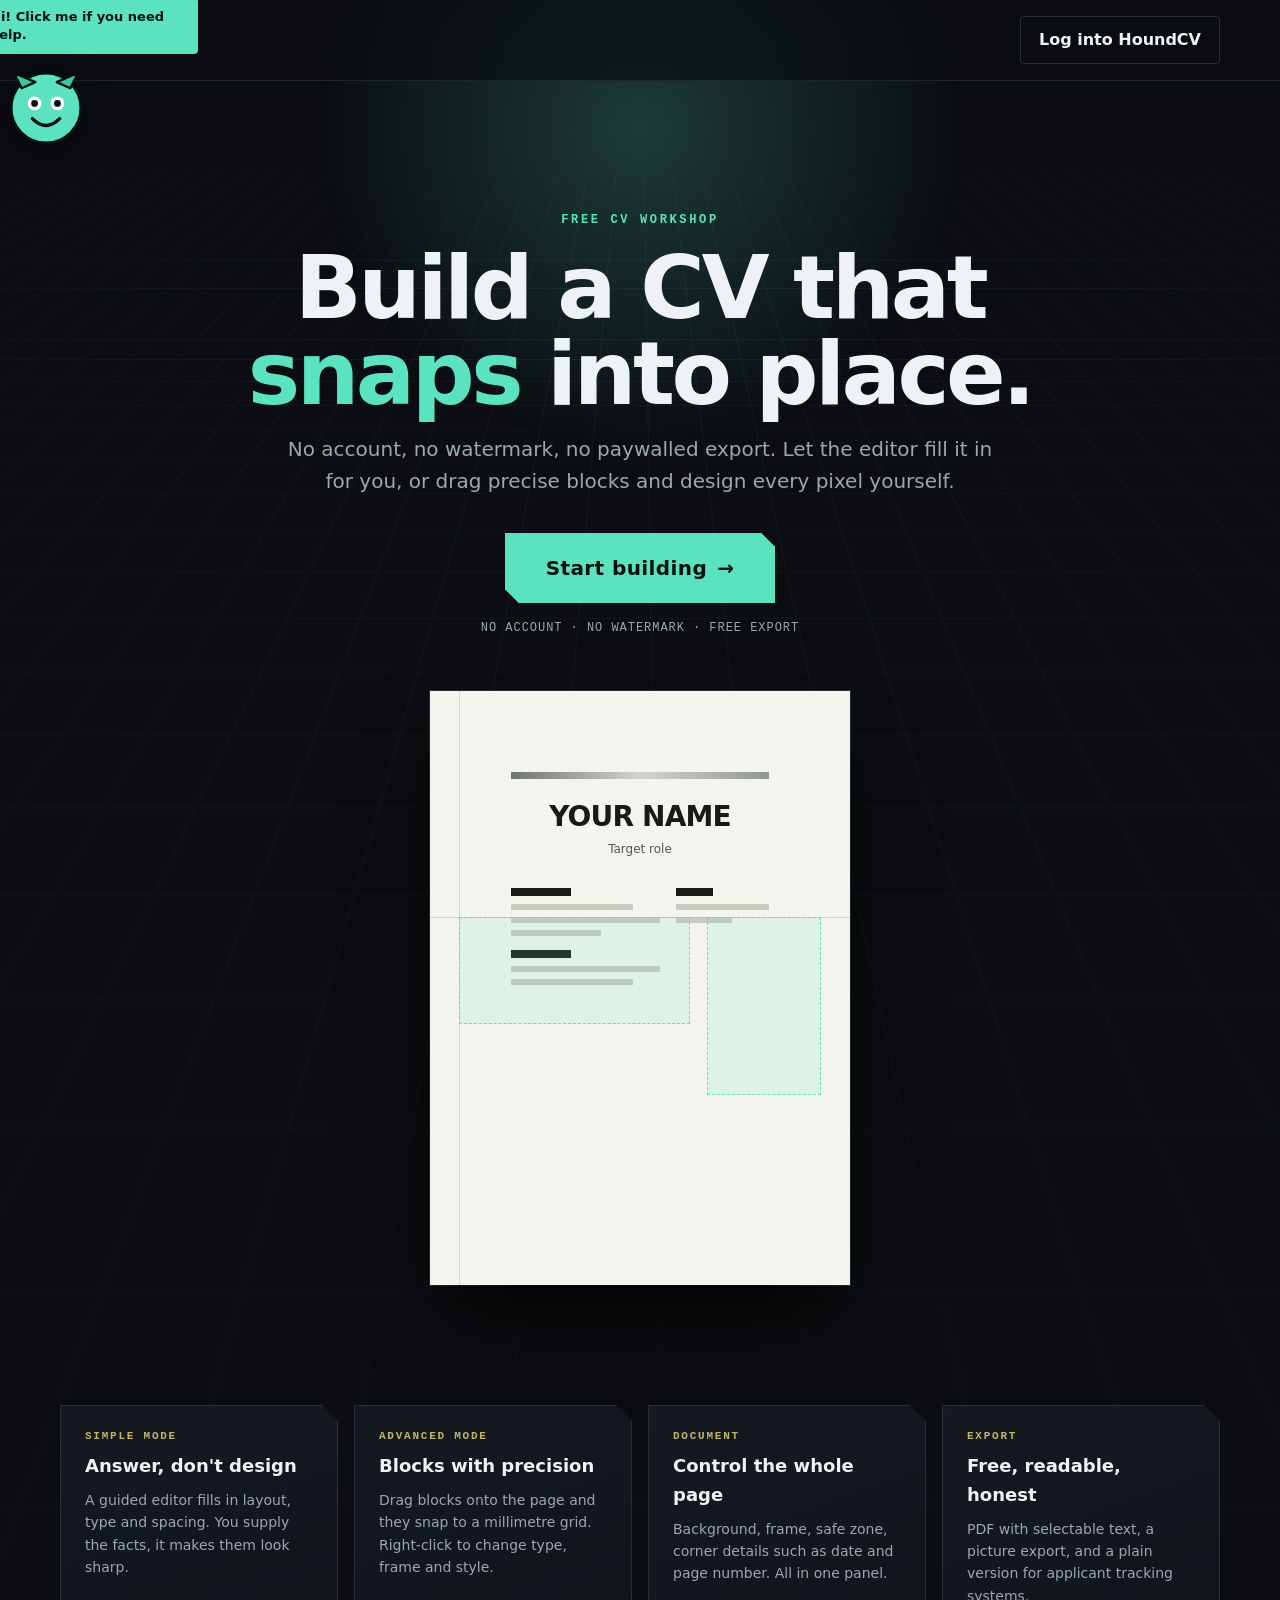
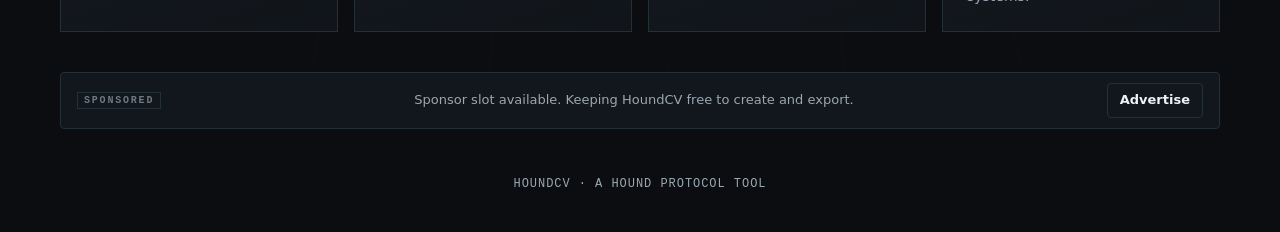
==== index.html @ a345e011 "Add HoundCV landing page, Hound Helper, spec and original template Co-Authored-By: Claude Sonnet 5.5" ====
<!DOCTYPE html>
<html lang="en">
<head>
  <meta charset="UTF-8">
  <meta name="viewport" content="width=device-width, initial-scale=1">
  <title>HoundCV – The free CV workshop</title>
  <meta name="description" content="Free CV builder with no account, no watermark and no paywalled export. Simple mode for speed, Advanced mode for full control. A Hound Protocol tool.">
  <link rel="stylesheet" href="assets/styles.css">
</head>
<body>
  <div class="backdrop" aria-hidden="true"></div>

  <header class="topbar">
    <a class="brand" href="./"><span class="brand-mark">H</span> HoundCV</a>
    <button class="btn" id="login-open" type="button">Log into HoundCV</button>
  </header>

  <main>
    <section class="hero">
      <p class="eyebrow">Free CV workshop</p>
      <h1>Build a CV that <em>snaps</em> into place.</h1>
      <p class="lead">No account, no watermark, no paywalled export. Let the editor fill it in for you, or drag precise blocks and design every pixel yourself.</p>
      <div class="cta">
        <a class="btn primary" id="start" data-help="start" href="app/">Start building <span class="arrow">→</span></a>
      </div>
      <p class="fine">NO ACCOUNT · NO WATERMARK · FREE EXPORT</p>

      <div class="stage" aria-hidden="true">
        <div class="paper">
          <div class="bar"></div>
          <div class="name">Your Name</div>
          <div class="role">Target role</div>
          <div class="cols">
            <div><div class="sec"></div><div class="line m"></div><div class="line"></div><div class="line s"></div><div class="sec"></div><div class="line"></div><div class="line m"></div></div>
            <div><div class="sec"></div><div class="line"></div><div class="line s"></div></div>
          </div>
          <div class="guides"></div>
          <div class="snap-box a"></div>
          <div class="snap-box b"></div>
        </div>
      </div>
    </section>

    <section class="features">
      <article class="card reveal"><span class="tag">Simple mode</span><h3>Answer, don't design</h3><p>A guided editor fills in layout, type and spacing. You supply the facts, it makes them look sharp.</p></article>
      <article class="card reveal"><span class="tag">Advanced mode</span><h3>Blocks with precision</h3><p>Drag blocks onto the page and they snap to a millimetre grid. Right-click to change type, frame and style.</p></article>
      <article class="card reveal"><span class="tag">Document</span><h3>Control the whole page</h3><p>Background, frame, safe zone, corner details such as date and page number. All in one panel.</p></article>
      <article class="card reveal"><span class="tag">Export</span><h3>Free, readable, honest</h3><p>PDF with selectable text, a picture export, and a plain version for applicant tracking systems.</p></article>
    </section>
  </main>

  <aside class="sponsor" aria-label="Sponsor">
    <span class="label">Sponsored</span>
    <span>Sponsor slot available. Keeping HoundCV free to create and export.</span>
    <a href="mailto:hello@houndprotocol.example" class="btn" style="padding:6px 12px;font-size:13px">Advertise</a>
  </aside>
  <footer>HOUNDCV · A HOUND PROTOCOL TOOL</footer>

  <!-- Login (providers wired up later) -->
  <div class="modal" id="login" role="dialog" aria-modal="true" aria-labelledby="login-title">
    <div class="modal-box">
      <button class="icon-btn" id="login-close" aria-label="Close">×</button>
      <h2 id="login-title">Log into HoundCV</h2>
      <p>Optional. Logging in syncs your CVs across devices. You can always build without it.</p>
      <div class="providers">
        <button disabled>Google</button><button disabled>GitHub</button>
        <button disabled>Discord</button><button disabled>Microsoft</button>
        <button disabled>Apple</button><button disabled>LinkedIn</button>
        <button disabled>Email link</button><button disabled>Passkey</button>
      </div>
      <p class="soon">LOGIN IS COMING SOON</p>
    </div>
  </div>

  <!-- Hound Helper -->
  <div id="helper" role="complementary" aria-label="Hound Helper">
    <div class="bubble" id="h-bubble"></div>
    <div class="demo" id="h-demo" aria-hidden="true">
      <div class="demo-head"><span>Demo</span><span id="h-demo-title"></span></div>
      <div class="demo-body" id="h-demo-body"><div class="demo-ph"><i></i></div></div>
      <div class="demo-cap" id="h-demo-cap"></div>
    </div>
    <div class="float">
      <div class="hand" id="h-hand">
        <svg viewBox="0 0 46 28" aria-hidden="true"><path d="M2 8h22l6-6 4 4-6 6h20v10H20L8 26 2 20z" fill="#f4d9a8" stroke="#1a1208" stroke-width="2" stroke-linejoin="round"/></svg>
      </div>
      <svg class="face" id="h-face" viewBox="0 0 100 100" tabindex="0" role="button" aria-label="Open Hound Helper chat">
        <circle cx="50" cy="50" r="46" fill="#5be3c0" stroke="#04120e" stroke-width="4"/>
        <path d="M18 24 L8 4 L36 16 Z M82 24 L92 4 L64 16 Z" fill="#3fc3a2" stroke="#04120e" stroke-width="3" stroke-linejoin="round"/>
        <g class="blink"><circle cx="35" cy="44" r="9" fill="#fff"/><circle cx="65" cy="44" r="9" fill="#fff"/></g>
        <circle class="pupil" id="pl" cx="35" cy="44" r="4.5" fill="#04120e"/>
        <circle class="pupil" id="pr" cx="65" cy="44" r="4.5" fill="#04120e"/>
        <path d="M32 64 Q50 82 68 64" fill="none" stroke="#04120e" stroke-width="4.5" stroke-linecap="round"/>
      </svg>
    </div>
  </div>

  <section id="helper-chat" aria-label="Hound Helper chat">
    <div class="chat-head"><span>Hound Helper</span><button class="icon-btn" id="chat-close" aria-label="Close chat">×</button></div>
    <div class="chat-body" id="chat-body"></div>
    <form class="chat-input" id="chat-form">
      <input id="chat-text" placeholder="Ask me anything…" autocomplete="off" aria-label="Ask the Hound Helper">
      <button class="btn" style="padding:8px 12px" type="submit">Send</button>
    </form>
  </section>

  <script src="assets/helper.js"></script>
</body>
</html>
---- assets/styles.css ----
/* HoundCV landing styles. Dark, sharp, high-tech. All motion respects prefers-reduced-motion. */
:root {
  --bg: #0b0d10;
  --bg-2: #11151a;
  --panel: #151a21;
  --line: #243038;
  --text: #eef2f4;
  --muted: #9aa8b2;
  --accent: #5be3c0;      /* signal teal */
  --accent-2: #c1b56a;    /* muted amber, nod to the original olive skin */
  --accent-ink: #04120e;
  --radius: 4px;
  --ease: cubic-bezier(.22, .8, .24, 1);
  --font: "Inter", "Segoe UI", system-ui, -apple-system, Arial, sans-serif;
  --mono: ui-monospace, "SF Mono", "JetBrains Mono", Consolas, monospace;
}
* { box-sizing: border-box; }
html { scroll-behavior: smooth; }
body {
  margin: 0; min-height: 100vh; display: flex; flex-direction: column;
  background: var(--bg); color: var(--text); font: 16px/1.6 var(--font);
  overflow-x: hidden;
}
a { color: inherit; }
button { font: inherit; cursor: pointer; }

/* Animated backdrop: drifting grid + glow */
.backdrop { position: fixed; inset: 0; z-index: -1; pointer-events: none; }
.backdrop::before {
  content: ""; position: absolute; inset: -50%;
  background:
    linear-gradient(var(--line) 1px, transparent 1px) 0 0 / 56px 56px,
    linear-gradient(90deg, var(--line) 1px, transparent 1px) 0 0 / 56px 56px;
  opacity: .35; transform: perspective(900px) rotateX(58deg) translateY(-8%);
  animation: grid-drift 24s linear infinite;
  mask-image: radial-gradient(ellipse at 50% 30%, #000 20%, transparent 70%);
}
.backdrop::after {
  content: ""; position: absolute; width: 60vmax; height: 60vmax; left: 50%; top: -20vmax;
  transform: translateX(-50%);
  background: radial-gradient(circle, color-mix(in srgb, var(--accent) 22%, transparent), transparent 60%);
  animation: glow 9s ease-in-out infinite alternate;
}
@keyframes grid-drift { to { background-position: 0 56px, 56px 0; } }
@keyframes glow { to { transform: translateX(-50%) scale(1.15); opacity: .7; } }

/* Top bar */
.topbar {
  display: flex; align-items: center; justify-content: space-between;
  padding: 16px max(20px, calc((100% - 1160px) / 2));
  border-bottom: 1px solid color-mix(in srgb, var(--line) 70%, transparent);
  backdrop-filter: blur(10px); background: color-mix(in srgb, var(--bg) 70%, transparent);
  position: sticky; top: 0; z-index: 20;
  animation: drop-in .7s var(--ease) both;
}
.brand { display: flex; align-items: center; gap: 10px; font-weight: 800; letter-spacing: .02em; text-decoration: none; }
.brand-mark {
  width: 26px; height: 26px; background: var(--accent); color: var(--accent-ink);
  display: grid; place-items: center; font: 800 12px var(--mono);
  clip-path: polygon(0 0, 78% 0, 100% 22%, 100% 100%, 0 100%);
}
.btn {
  display: inline-flex; align-items: center; gap: 10px; padding: 10px 18px;
  border: 1px solid var(--line); background: transparent; color: var(--text);
  border-radius: var(--radius); text-decoration: none; font-weight: 600;
  transition: transform .25s var(--ease), border-color .25s, background .25s, box-shadow .25s;
}
.btn:hover { border-color: var(--accent); transform: translateY(-2px); }
.btn:focus-visible, .chip:focus-visible, .icon-btn:focus-visible { outline: 2px solid var(--accent); outline-offset: 3px; }
.btn.primary {
  background: var(--accent); color: var(--accent-ink); border-color: var(--accent);
  padding: 18px 40px; font-size: 20px; font-weight: 800; letter-spacing: .02em;
  clip-path: polygon(0 0, calc(100% - 14px) 0, 100% 14px, 100% 100%, 14px 100%, 0 calc(100% - 14px));
  border-radius: 0; position: relative; overflow: hidden;
  box-shadow: 0 0 0 0 color-mix(in srgb, var(--accent) 50%, transparent);
  animation: pulse 3s ease-in-out infinite;
}
.btn.primary::after {
  content: ""; position: absolute; inset: 0; transform: translateX(-120%);
  background: linear-gradient(100deg, transparent 30%, rgba(255,255,255,.55) 50%, transparent 70%);
  transition: transform .8s var(--ease);
}
.btn.primary:hover::after { transform: translateX(120%); }
.btn.primary .arrow { transition: transform .3s var(--ease); }
.btn.primary:hover .arrow { transform: translateX(6px); }
@keyframes pulse { 50% { box-shadow: 0 0 36px 4px color-mix(in srgb, var(--accent) 35%, transparent); } }
@keyframes drop-in { from { opacity: 0; transform: translateY(-14px); } }
@keyframes rise-in { from { opacity: 0; transform: translateY(24px); } }

/* Hero */
main { flex: 1; width: min(1160px, 100% - 40px); margin: 0 auto; }
.hero { text-align: center; padding: clamp(56px, 10vw, 120px) 0 40px; }
.eyebrow { font: 600 12px var(--mono); letter-spacing: .22em; text-transform: uppercase; color: var(--accent); animation: rise-in .8s .1s var(--ease) both; }
h1 {
  margin: 18px auto 16px; max-width: 14ch; font-size: clamp(42px, 8vw, 88px); line-height: .98;
  letter-spacing: -.04em; animation: rise-in .8s .2s var(--ease) both;
}
h1 em { font-style: normal; color: var(--accent); }
.lead { max-width: 56ch; margin: 0 auto 36px; color: var(--muted); font-size: clamp(16px, 2.2vw, 20px); animation: rise-in .8s .3s var(--ease) both; }
.cta { animation: rise-in .8s .4s var(--ease) both; }
.fine { margin-top: 18px; color: var(--muted); font: 12px var(--mono); letter-spacing: .08em; animation: rise-in .8s .5s var(--ease) both; }

/* Preview mock (static CV, animated frame only) */
.stage { margin: 56px auto 0; display: grid; place-items: center; animation: rise-in 1s .55s var(--ease) both; }
.paper {
  position: relative; width: min(420px, 86vw); aspect-ratio: 210 / 297; background: #f4f4ee; color: #181a14;
  padding: 7%; box-shadow: 0 40px 80px -20px #000, 0 0 0 1px var(--line);
}
.paper .bar { height: 7px; background: linear-gradient(90deg, #6f756f, #d2d5cf, #929991); margin-bottom: 6%; }
.paper .name { font-weight: 800; font-size: clamp(18px, 3.4vw, 28px); letter-spacing: -.03em; text-transform: uppercase; }
.paper .role { color: #555; font-size: 12px; margin-bottom: 6%; }
.paper .cols { display: grid; grid-template-columns: 1.6fr 1fr; gap: 6%; }
.line { height: 6px; background: #c9c9c0; margin: 7px 0; }
.line.s { width: 60%; } .line.m { width: 82%; }
.sec { height: 8px; width: 40%; background: #181a14; margin: 14px 0 8px; }
.snap-box {
  position: absolute; border: 1px dashed var(--accent); background: color-mix(in srgb, var(--accent) 14%, transparent);
  animation: snap 5s var(--ease) infinite;
}
.snap-box.a { left: 7%; right: 38%; top: 38%; height: 18%; }
.snap-box.b { right: 7%; width: 27%; top: 38%; height: 30%; animation-delay: 1.2s; }
@keyframes snap {
  0%, 12% { transform: translate(26px, -30px) rotate(3deg); opacity: .0; }
  30% { opacity: 1; }
  45%, 100% { transform: none; opacity: 1; }
}
.guides::before, .guides::after { content: ""; position: absolute; background: var(--accent); opacity: .5; }
.guides::before { left: 7%; top: 0; bottom: 0; width: 1px; }
.guides::after { top: 38%; left: 0; right: 0; height: 1px; }
.guides { position: absolute; inset: 0; animation: guides 5s infinite; }
@keyframes guides { 0%, 30% { opacity: 0; } 40%, 60% { opacity: 1; } 80%, 100% { opacity: 0; } }

/* Feature cards */
.features { display: grid; grid-template-columns: repeat(auto-fit, minmax(240px, 1fr)); gap: 16px; margin: 80px 0 40px; }
.card {
  padding: 24px; border: 1px solid var(--line); background: linear-gradient(160deg, var(--panel), var(--bg-2));
  transition: transform .35s var(--ease), border-color .35s;
  clip-path: polygon(0 0, calc(100% - 16px) 0, 100% 16px, 100% 100%, 0 100%);
}
.card:hover { transform: translateY(-6px); border-color: var(--accent); }
.card h3 { margin: 0 0 8px; font-size: 18px; }
.card p { margin: 0; color: var(--muted); font-size: 14px; }
.card .tag { display: block; font: 600 11px var(--mono); letter-spacing: .16em; color: var(--accent-2); margin-bottom: 10px; text-transform: uppercase; }
.reveal { opacity: 0; transform: translateY(26px); transition: opacity .8s var(--ease), transform .8s var(--ease); }
.reveal.in { opacity: 1; transform: none; }

/* Sponsor strip (outside the editor and the CV) */
.sponsor {
  margin: 0 auto 24px; width: min(1160px, 100% - 40px); display: flex; align-items: center; justify-content: space-between; gap: 16px;
  padding: 10px 16px; border: 1px solid var(--line); border-radius: var(--radius); color: var(--muted); font-size: 13px;
  background: color-mix(in srgb, var(--panel) 80%, transparent);
}
.sponsor .label { font: 600 10px var(--mono); letter-spacing: .18em; text-transform: uppercase; color: var(--subtle, #6c7a85); border: 1px solid var(--line); padding: 2px 6px; }
footer { padding: 24px 20px 40px; text-align: center; color: var(--muted); font: 12px var(--mono); letter-spacing: .08em; }

/* Login modal */
.modal { position: fixed; inset: 0; z-index: 60; display: grid; place-items: center; padding: 20px; background: rgba(4, 6, 8, .72); backdrop-filter: blur(6px);
  opacity: 0; pointer-events: none; transition: opacity .3s var(--ease); }
.modal.open { opacity: 1; pointer-events: auto; }
.modal-box { width: min(420px, 100%); padding: 28px; border: 1px solid var(--line); background: var(--panel); transform: translateY(16px) scale(.98); transition: transform .35s var(--ease); }
.modal.open .modal-box { transform: none; }
.modal h2 { margin: 0 0 4px; }
.modal p { margin: 0 0 18px; color: var(--muted); font-size: 14px; }
.providers { display: grid; grid-template-columns: 1fr 1fr; gap: 10px; }
.providers button { padding: 11px; border: 1px solid var(--line); background: var(--bg-2); color: var(--text); border-radius: var(--radius); opacity: .75; }
.providers button[disabled] { cursor: not-allowed; }
.soon { margin-top: 14px; font: 11px var(--mono); color: var(--accent-2); letter-spacing: .1em; }
.icon-btn { float: right; border: 0; background: none; color: var(--muted); font-size: 22px; }

/* ===== Hound Helper ===== */
#helper { position: fixed; left: 0; top: 0; z-index: 50; width: 76px; height: 76px; transition: transform 1.4s var(--ease); will-change: transform; }
#helper .float { width: 100%; height: 100%; animation: bob 3.2s ease-in-out infinite; position: relative; }
@keyframes bob { 50% { transform: translateY(-9px) rotate(-2deg); } }
#helper .face { width: 100%; height: 100%; cursor: pointer; filter: drop-shadow(0 8px 14px rgba(0,0,0,.55)); transition: transform .3s var(--ease); }
#helper .face:hover { transform: scale(1.1); }
#helper .pupil { transition: transform .12s linear; }
#helper .blink { animation: blink 5s infinite; transform-origin: center; transform-box: fill-box; }
@keyframes blink { 0%, 94%, 100% { transform: scaleY(1); } 97% { transform: scaleY(.1); } }
#helper .hand {
  position: absolute; left: 50%; top: 50%; width: 0; height: 0; transform: rotate(var(--angle, 0deg));
  transition: transform .8s var(--ease), opacity .4s; opacity: 0;
}
#helper.pointing .hand { opacity: 1; }
#helper .hand svg { position: absolute; left: 30px; top: -14px; width: 46px; height: 28px; animation: poke 1s ease-in-out infinite; }
@keyframes poke { 50% { transform: translateX(8px); } }
#helper .bubble {
  position: absolute; bottom: 92px; left: -30px; width: 220px; padding: 10px 12px; font-size: 13px; line-height: 1.4;
  background: var(--accent); color: var(--accent-ink); border-radius: 4px; font-weight: 600;
  opacity: 0; transform: translateY(8px) scale(.96); transition: .35s var(--ease); pointer-events: none;
}
#helper .bubble.show { opacity: 1; transform: none; }
#helper.left .bubble { left: auto; right: -30px; }

/* Demo window: sits on the helper, moves with him */
#helper .demo {
  position: absolute; top: 104px; left: -10px; width: 260px; background: var(--panel); border: 1px solid var(--accent);
  box-shadow: 0 20px 40px -10px #000; opacity: 0; transform: scale(.92) translateY(-10px); transform-origin: top left;
  pointer-events: none; transition: .45s var(--ease);
}
#helper.left .demo { left: auto; right: -10px; transform-origin: top right; }
#helper .demo.show { opacity: 1; transform: none; }
.demo-head { display: flex; justify-content: space-between; padding: 6px 10px; font: 600 10px var(--mono); letter-spacing: .14em; color: var(--accent); border-bottom: 1px solid var(--line); text-transform: uppercase; }
.demo-body { aspect-ratio: 16 / 10; background: var(--bg-2); display: grid; place-items: center; overflow: hidden; position: relative; }
.demo-body img { width: 100%; height: 100%; object-fit: cover; }
.demo-ph { position: relative; width: 70%; height: 70%; border: 1px dashed var(--line); }
.demo-ph i { position: absolute; width: 34%; height: 26%; background: color-mix(in srgb, var(--accent) 35%, transparent); border: 1px solid var(--accent); animation: ph-drag 2.6s var(--ease) infinite; }
@keyframes ph-drag { 0% { left: 62%; top: 62%; } 45%, 100% { left: 6%; top: 8%; } }
.demo-cap { padding: 8px 10px; font-size: 12px; color: var(--muted); }

/* Chat window */
#helper-chat {
  position: fixed; right: 20px; bottom: 20px; z-index: 55; width: min(340px, calc(100vw - 40px)); max-height: min(520px, 80vh);
  display: flex; flex-direction: column; background: var(--panel); border: 1px solid var(--line); box-shadow: 0 30px 60px -10px #000;
  opacity: 0; transform: translateY(20px) scale(.97); pointer-events: none; transition: .4s var(--ease);
}
#helper-chat.open { opacity: 1; transform: none; pointer-events: auto; }
.chat-head { display: flex; align-items: center; justify-content: space-between; padding: 12px 14px; border-bottom: 1px solid var(--line); font-weight: 700; }
.chat-body { padding: 14px; overflow: auto; display: grid; gap: 10px; }
.msg { padding: 9px 12px; background: var(--bg-2); border: 1px solid var(--line); font-size: 14px; animation: rise-in .4s var(--ease) both; }
.msg.me { background: color-mix(in srgb, var(--accent) 16%, transparent); border-color: var(--accent); justify-self: end; }
.chips { display: flex; flex-wrap: wrap; gap: 8px; }
.chip { padding: 6px 10px; border: 1px solid var(--line); background: transparent; color: var(--text); border-radius: 99px; font-size: 13px; transition: .25s var(--ease); }
.chip:hover { border-color: var(--accent); color: var(--accent); transform: translateY(-2px); }
.chat-input { display: flex; gap: 8px; padding: 10px; border-top: 1px solid var(--line); }
.chat-input input { flex: 1; padding: 9px 10px; background: var(--bg-2); border: 1px solid var(--line); color: var(--text); border-radius: var(--radius); font: inherit; }

@media (max-width: 640px) {
  .providers { grid-template-columns: 1fr; }
  .sponsor { flex-direction: column; align-items: flex-start; }
  #helper .demo { width: 200px; }
}
@media (prefers-reduced-motion: reduce) {
  *, *::before, *::after { animation: none !important; transition-duration: .01ms !important; }
  .reveal { opacity: 1; transform: none; }
}
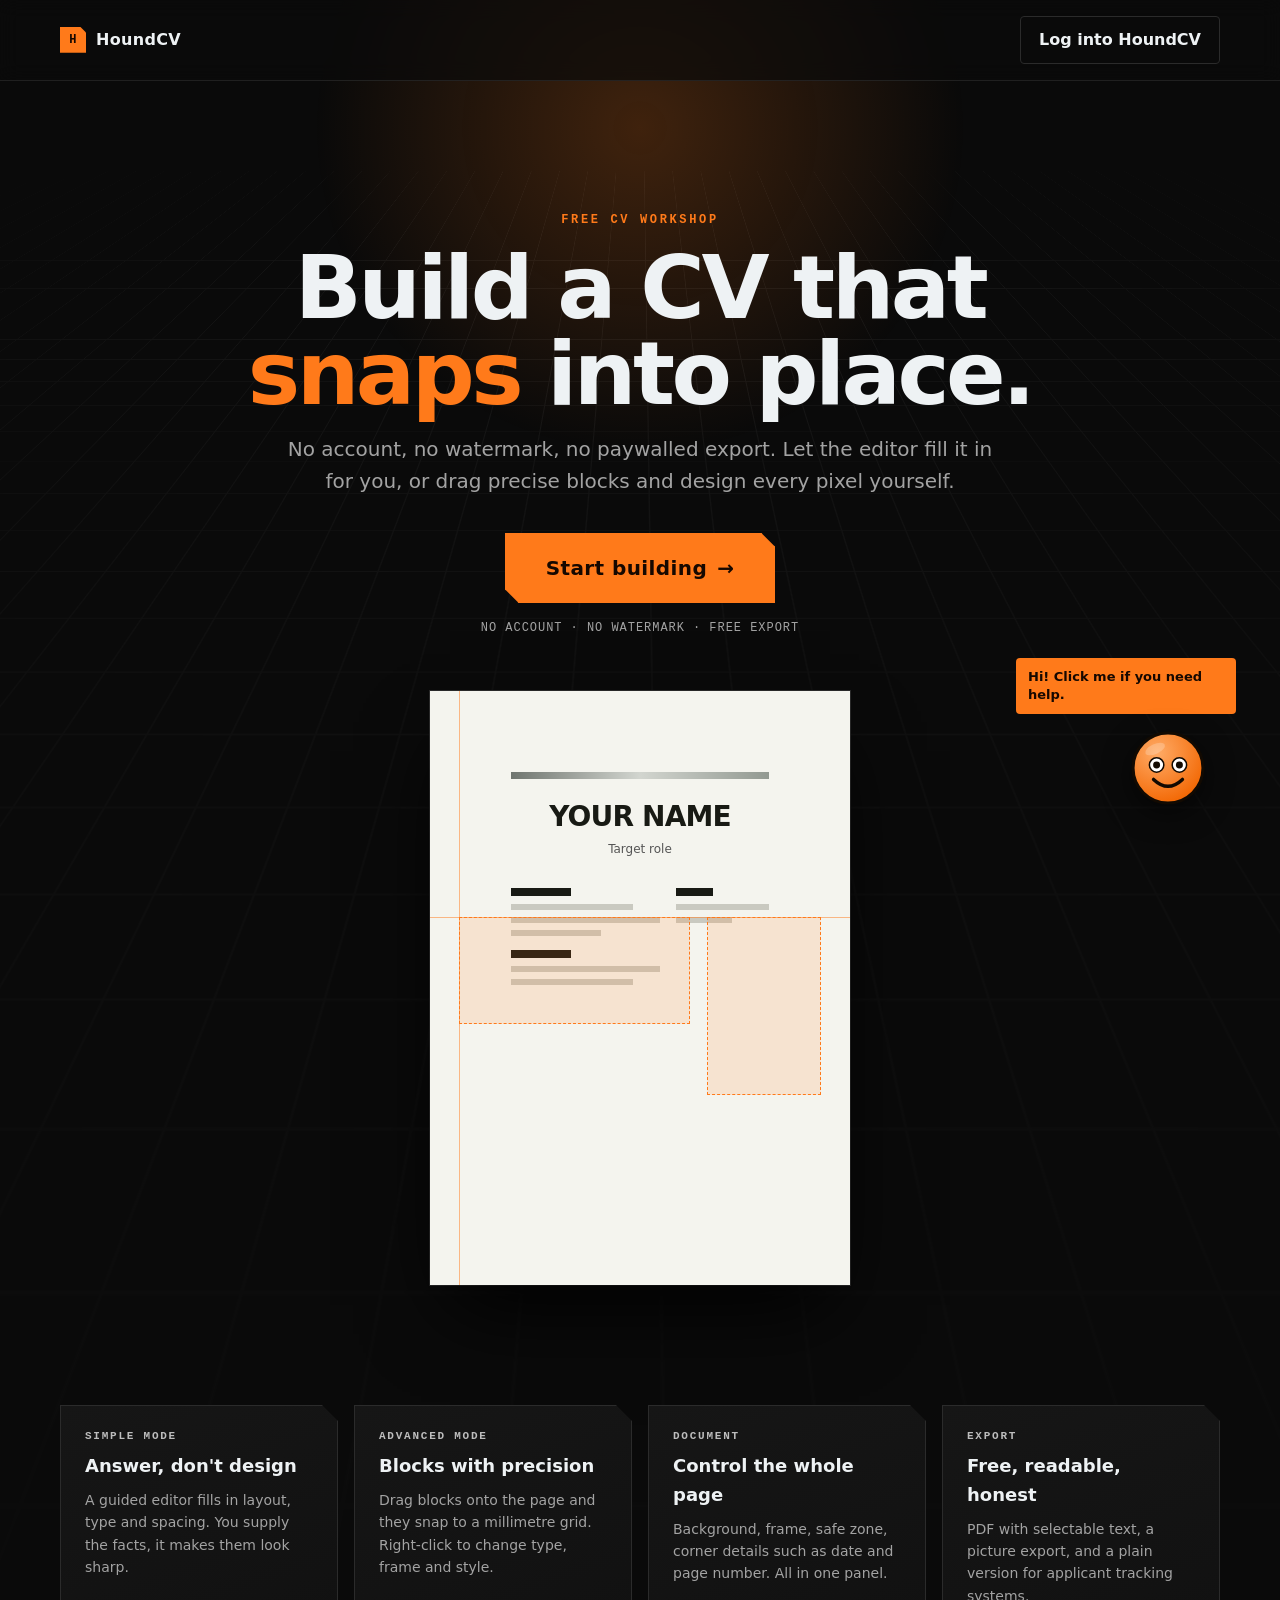
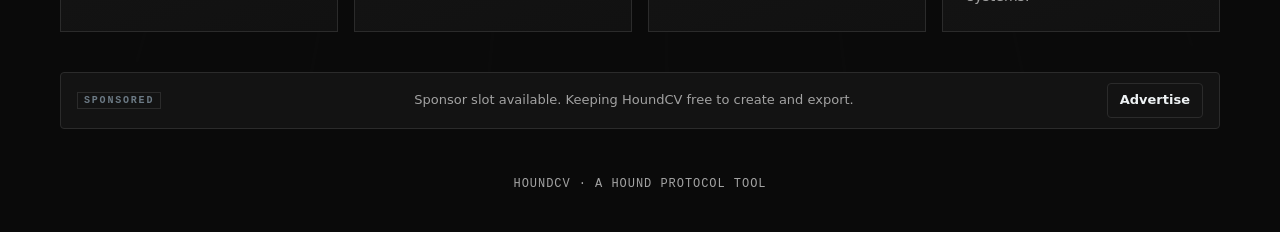
==== commit 6827cfb6: "Add Simple and Advanced editor, orange/black/grey theme, redesigned Hound Helper Co-Authored-By: Cla" ====
--- a/index.html
+++ b/index.html
@@ -72,38 +72,19 @@
     </div>
   </div>
 
-  <!-- Hound Helper -->
-  <div id="helper" role="complementary" aria-label="Hound Helper">
-    <div class="bubble" id="h-bubble"></div>
-    <div class="demo" id="h-demo" aria-hidden="true">
-      <div class="demo-head"><span>Demo</span><span id="h-demo-title"></span></div>
-      <div class="demo-body" id="h-demo-body"><div class="demo-ph"><i></i></div></div>
-      <div class="demo-cap" id="h-demo-cap"></div>
-    </div>
-    <div class="float">
-      <div class="hand" id="h-hand">
-        <svg viewBox="0 0 46 28" aria-hidden="true"><path d="M2 8h22l6-6 4 4-6 6h20v10H20L8 26 2 20z" fill="#f4d9a8" stroke="#1a1208" stroke-width="2" stroke-linejoin="round"/></svg>
-      </div>
-      <svg class="face" id="h-face" viewBox="0 0 100 100" tabindex="0" role="button" aria-label="Open Hound Helper chat">
-        <circle cx="50" cy="50" r="46" fill="#5be3c0" stroke="#04120e" stroke-width="4"/>
-        <path d="M18 24 L8 4 L36 16 Z M82 24 L92 4 L64 16 Z" fill="#3fc3a2" stroke="#04120e" stroke-width="3" stroke-linejoin="round"/>
-        <g class="blink"><circle cx="35" cy="44" r="9" fill="#fff"/><circle cx="65" cy="44" r="9" fill="#fff"/></g>
-        <circle class="pupil" id="pl" cx="35" cy="44" r="4.5" fill="#04120e"/>
-        <circle class="pupil" id="pr" cx="65" cy="44" r="4.5" fill="#04120e"/>
-        <path d="M32 64 Q50 82 68 64" fill="none" stroke="#04120e" stroke-width="4.5" stroke-linecap="round"/>
-      </svg>
-    </div>
-  </div>
-
-  <section id="helper-chat" aria-label="Hound Helper chat">
-    <div class="chat-head"><span>Hound Helper</span><button class="icon-btn" id="chat-close" aria-label="Close chat">×</button></div>
-    <div class="chat-body" id="chat-body"></div>
-    <form class="chat-input" id="chat-form">
-      <input id="chat-text" placeholder="Ask me anything…" autocomplete="off" aria-label="Ask the Hound Helper">
-      <button class="btn" style="padding:8px 12px" type="submit">Send</button>
-    </form>
-  </section>
-
+  <script>
+    window.HELPER_TOPICS = [
+      { id: "start", label: "How do I start?", target: "#start", title: "Start", demo: null,
+        text: "Press Start building, then pick Simple or Advanced mode. No account needed. Your CV saves in this browser." },
+      { id: "modes", label: "Simple or Advanced?", target: ".features", title: "Modes", demo: null,
+        text: "Simple fills in the layout for you. Advanced lets you drag blocks onto a precise grid and style everything." },
+      { id: "export", label: "How do I export?", target: ".features", title: "Export", demo: null,
+        text: "Export a PDF with selectable text, or a plain version for applicant tracking systems. All free." },
+      { id: "login", label: "Do I need to log in?", target: "#login-open", title: "Login", demo: null,
+        text: "No. Logging in is optional and only adds sync across devices." }
+    ];
+  </script>
+  <script src="assets/main.js"></script>
   <script src="assets/helper.js"></script>
 </body>
 </html>
--- a/assets/styles.css
+++ b/assets/styles.css
@@ -1,14 +1,14 @@
 /* HoundCV landing styles. Dark, sharp, high-tech. All motion respects prefers-reduced-motion. */
 :root {
-  --bg: #0b0d10;
-  --bg-2: #11151a;
-  --panel: #151a21;
-  --line: #243038;
+  --bg: #0a0a0a;
+  --bg-2: #111111;
+  --panel: #161616;
+  --line: #2b2b2b;
   --text: #eef2f4;
-  --muted: #9aa8b2;
-  --accent: #5be3c0;      /* signal teal */
-  --accent-2: #c1b56a;    /* muted amber, nod to the original olive skin */
-  --accent-ink: #04120e;
+  --muted: #a3a3a3;
+  --accent: #ff7a1a;      /* orange */
+  --accent-2: #bdbdbd;      /* grey */
+  --accent-ink: #160800;
   --radius: 4px;
   --ease: cubic-bezier(.22, .8, .24, 1);
   --font: "Inter", "Segoe UI", system-ui, -apple-system, Arial, sans-serif;
@@ -177,11 +177,11 @@
 #helper .blink { animation: blink 5s infinite; transform-origin: center; transform-box: fill-box; }
 @keyframes blink { 0%, 94%, 100% { transform: scaleY(1); } 97% { transform: scaleY(.1); } }
 #helper .hand {
-  position: absolute; left: 50%; top: 50%; width: 0; height: 0; transform: rotate(var(--angle, 0deg));
+  position: absolute; left: 50%; top: 50%; width: 0; height: 0; transform: rotate(var(--angle, 0deg)) scaleY(var(--flip, 1));
   transition: transform .8s var(--ease), opacity .4s; opacity: 0;
 }
 #helper.pointing .hand { opacity: 1; }
-#helper .hand svg { position: absolute; left: 30px; top: -14px; width: 46px; height: 28px; animation: poke 1s ease-in-out infinite; }
+#helper .hand svg { position: absolute; left: 30px; top: -24px; width: 86px; height: 48px; filter: drop-shadow(0 4px 6px rgba(0,0,0,.5)); animation: poke 1s ease-in-out infinite; }
 @keyframes poke { 50% { transform: translateX(8px); } }
 #helper .bubble {
   position: absolute; bottom: 92px; left: -30px; width: 220px; padding: 10px 12px; font-size: 13px; line-height: 1.4;
@@ -190,6 +190,7 @@
 }
 #helper .bubble.show { opacity: 1; transform: none; }
 #helper.left .bubble { left: auto; right: -30px; }
+#helper.edge .bubble { left: 0; }
 
 /* Demo window: sits on the helper, moves with him */
 #helper .demo {
